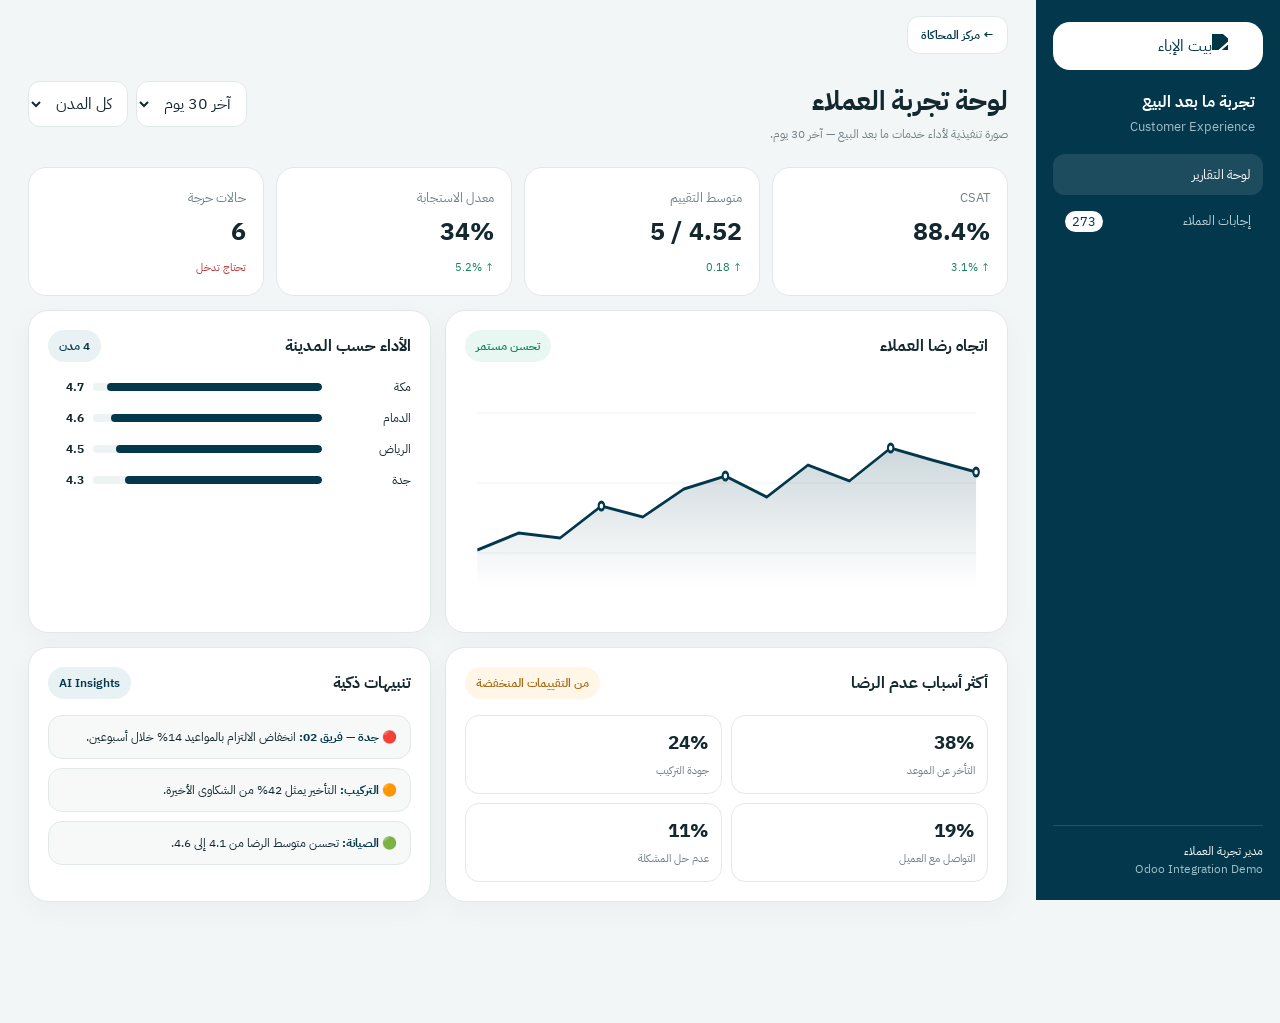
==== reports.html @ 9ae0c165 "Create standalone reports dashboard page" ====
<!doctype html>
<html lang="ar" dir="rtl">
<head>
  <meta charset="utf-8">
  <meta name="viewport" content="width=device-width, initial-scale=1, viewport-fit=cover">
  <meta name="theme-color" content="#03384c">
  <title>بيت الإباء | التقارير</title>

  <link rel="preconnect" href="https://fonts.googleapis.com">
  <link rel="preconnect" href="https://fonts.gstatic.com" crossorigin>
  <link href="https://fonts.googleapis.com/css2?family=IBM+Plex+Sans+Arabic:wght@400;500;600;700&display=swap" rel="stylesheet">
  <link rel="stylesheet" href="assets/css/style.css">
  <link rel="stylesheet" href="assets/css/navigation.css">
</head>
<body>
  <section class="admin">
    <aside class="sidebar">
      <div class="side-logo">
        <img class="logo" src="https://seeklogo.com/images/B/bayt-alebaa-logo-796478BBCD-seeklogo.com.png" alt="بيت الإباء">
      </div>

      <div class="product">
        <strong>تجربة ما بعد البيع</strong>
        <small>Customer Experience</small>
      </div>

      <div class="nav">
        <a class="on" href="reports.html">لوحة التقارير</a>
        <a href="responses.html">إجابات العملاء <span class="num">273</span></a>
      </div>

      <div class="side-user">
        مدير تجربة العملاء<br>
        <span style="color:#9fbfc9">Odoo Integration Demo</span>
      </div>
    </aside>

    <div class="page-tools">
      <a class="page-home" href="index.html">← مركز المحاكاة</a>
    </div>

    <main class="main">
      <div class="top">
        <div>
          <h1>لوحة تجربة العملاء</h1>
          <p>صورة تنفيذية لأداء خدمات ما بعد البيع — آخر 30 يوم.</p>
        </div>

        <div class="filters">
          <select>
            <option>آخر 30 يوم</option>
            <option>آخر 90 يوم</option>
          </select>
          <select>
            <option>كل المدن</option>
            <option>جدة</option>
            <option>الرياض</option>
          </select>
        </div>
      </div>

      <div class="kpis">
        <div class="kpi"><small>CSAT</small><strong>88.4%</strong><em>↑ 3.1%</em></div>
        <div class="kpi"><small>متوسط التقييم</small><strong>4.52 / 5</strong><em>↑ 0.18</em></div>
        <div class="kpi"><small>معدل الاستجابة</small><strong>34%</strong><em>↑ 5.2%</em></div>
        <div class="kpi"><small>حالات حرجة</small><strong>6</strong><em style="color:var(--bad)">تحتاج تدخل</em></div>
      </div>

      <div class="grid">
        <div class="panel">
          <div class="panel-head">
            <h2>اتجاه رضا العملاء</h2>
            <span class="pill good">تحسن مستمر</span>
          </div>

          <div class="linechart">
            <svg viewBox="0 0 760 235" preserveAspectRatio="none" aria-label="اتجاه رضا العملاء">
              <defs>
                <linearGradient id="g" x1="0" y1="0" x2="0" y2="1">
                  <stop offset="0" stop-color="#03384c" stop-opacity=".2"/>
                  <stop offset="1" stop-color="#03384c" stop-opacity="0"/>
                </linearGradient>
              </defs>
              <line class="gridline" x1="18" y1="35" x2="742" y2="35"/>
              <line class="gridline" x1="18" y1="105" x2="742" y2="105"/>
              <line class="gridline" x1="18" y1="175" x2="742" y2="175"/>
              <path class="area" d="M18 172 L78 155 L138 160 L198 128 L258 139 L318 111 L378 98 L438 119 L498 87 L558 103 L618 70 L678 82 L742 94 L742 210 L18 210 Z"/>
              <path class="line" d="M18 172 L78 155 L138 160 L198 128 L258 139 L318 111 L378 98 L438 119 L498 87 L558 103 L618 70 L678 82 L742 94"/>
              <circle class="dotc" cx="198" cy="128" r="4"/>
              <circle class="dotc" cx="378" cy="98" r="4"/>
              <circle class="dotc" cx="618" cy="70" r="4"/>
              <circle class="dotc" cx="742" cy="94" r="4"/>
            </svg>
          </div>
        </div>

        <div class="panel">
          <div class="panel-head">
            <h2>الأداء حسب المدينة</h2>
            <span class="pill">4 مدن</span>
          </div>

          <div class="bars">
            <div class="barrow"><span>مكة</span><div class="track"><div class="fill" style="width:94%"></div></div><b>4.7</b></div>
            <div class="barrow"><span>الدمام</span><div class="track"><div class="fill" style="width:92%"></div></div><b>4.6</b></div>
            <div class="barrow"><span>الرياض</span><div class="track"><div class="fill" style="width:90%"></div></div><b>4.5</b></div>
            <div class="barrow"><span>جدة</span><div class="track"><div class="fill" style="width:86%"></div></div><b>4.3</b></div>
          </div>
        </div>
      </div>

      <div class="grid">
        <div class="panel">
          <div class="panel-head">
            <h2>أكثر أسباب عدم الرضا</h2>
            <span class="pill warn">من التقييمات المنخفضة</span>
          </div>

          <div class="reasons">
            <div class="reason-card"><strong>38%</strong><span>التأخر عن الموعد</span></div>
            <div class="reason-card"><strong>24%</strong><span>جودة التركيب</span></div>
            <div class="reason-card"><strong>19%</strong><span>التواصل مع العميل</span></div>
            <div class="reason-card"><strong>11%</strong><span>عدم حل المشكلة</span></div>
          </div>
        </div>

        <div class="panel">
          <div class="panel-head">
            <h2>تنبيهات ذكية</h2>
            <span class="pill">AI Insights</span>
          </div>

          <div class="insights">
            <div class="insight">🔴 <b>جدة — فريق 02:</b> انخفاض الالتزام بالمواعيد 14% خلال أسبوعين.</div>
            <div class="insight">🟠 <b>التركيب:</b> التأخير يمثل 42% من الشكاوى الأخيرة.</div>
            <div class="insight">🟢 <b>الصيانة:</b> تحسن متوسط الرضا من 4.1 إلى 4.6.</div>
          </div>
        </div>
      </div>
    </main>
  </section>
</body>
</html>
---- assets/css/style.css ----
:root {
  --b:#03384c;
  --b2:#0b5269;
  --soft:#e8f1f3;
  --bg:#f3f6f6;
  --ink:#14282f;
  --muted:#718187;
  --line:#e1e8ea;
  --good:#16815f;
  --warn:#a66b16;
  --bad:#b83c3c;
  --gold:#f5b72e;
  --shadow:0 20px 55px rgba(3,56,76,.1);
}

*{box-sizing:border-box}
body{margin:0;background:var(--bg);color:var(--ink);font-family:"IBM Plex Sans Arabic",Tahoma,sans-serif;-webkit-font-smoothing:antialiased}
button,input,select,textarea{font:inherit}
button{cursor:pointer}
.hidden{display:none!important}
.logo{width:150px;display:block;filter:brightness(0) saturate(100%) invert(17%) sepia(38%) saturate(1499%) hue-rotate(151deg) brightness(92%) contrast(101%)}

/* Shared UI */
.pill{display:inline-flex;align-items:center;gap:7px;padding:7px 11px;border-radius:999px;background:var(--soft);color:var(--b);font-size:12px;font-weight:600}
.pill.good{background:#e8f7f1;color:var(--good)}
.pill.warn{background:#fff6e8;color:var(--warn)}
.pill.bad{background:#fff0f0;color:var(--bad)}
.btn{border:0;border-radius:14px;padding:12px 18px;font-weight:600;transition:.2s}
.btn.primary{background:var(--b);color:#fff;box-shadow:0 8px 22px rgba(3,56,76,.18)}
.btn.secondary{background:#edf2f3;color:var(--ink)}
.btn:hover{transform:translateY(-1px)}

/* Demo switcher */
.switcher{position:fixed;z-index:100;left:50%;bottom:16px;transform:translateX(-50%);display:flex;gap:5px;background:rgba(16,36,44,.94);padding:6px;border-radius:16px;box-shadow:0 15px 40px rgba(0,0,0,.22);backdrop-filter:blur(12px)}
.switcher button{border:0;background:transparent;color:#d7e2e5;padding:9px 13px;border-radius:11px;font-size:12px;font-weight:600;white-space:nowrap}
.switcher button.active{background:#fff;color:var(--b)}

/* Survey */
.survey{min-height:100vh;padding:24px 14px 90px;background:radial-gradient(circle at 85% 0,rgba(3,56,76,.09),transparent 28%),linear-gradient(#fbfcfc,#f2f5f5)}
.survey-shell{max-width:760px;margin:auto}
.survey-top{display:flex;justify-content:space-between;align-items:center;margin:0 5px 22px}
.secure{font-size:12px;color:var(--muted)}
.card{background:#fff;border:1px solid rgba(3,56,76,.07);border-radius:28px;box-shadow:var(--shadow);overflow:hidden}
.hero{padding:29px 32px 26px;background:var(--b);color:#fff;position:relative;overflow:hidden}
.hero:after{content:"";position:absolute;width:250px;height:250px;border:48px solid rgba(255,255,255,.055);border-radius:50%;left:-100px;bottom:-150px}
.hero h1{margin:8px 0 5px;font-size:28px}
.hero p{margin:0;color:#c6dbe1;font-size:13px}
.meta{display:grid;grid-template-columns:repeat(3,1fr);gap:9px;margin-top:20px}
.meta div{background:rgba(255,255,255,.09);border:1px solid rgba(255,255,255,.1);padding:11px 13px;border-radius:14px}
.meta small{display:block;color:#b7d0d8;font-size:10px}
.meta strong{font-size:13px}
.progress-wrap{padding:19px 32px 0}
.progress-label{display:flex;justify-content:space-between;font-size:11px;color:var(--muted);margin-bottom:7px}
.progress{height:6px;background:#edf1f2;border-radius:9px;overflow:hidden}
.progress span{display:block;height:100%;width:33.3%;background:var(--b);border-radius:9px;transition:.3s}
.body{padding:26px 32px 32px}
.step{display:none}
.step.active{display:block;animation:in .3s ease}
@keyframes in{from{opacity:0;transform:translateY(6px)}to{opacity:1;transform:none}}
.kicker{font-size:12px;color:var(--b);font-weight:700}
.title{font-size:21px;margin:5px 0}
.help{font-size:12px;color:var(--muted);margin-bottom:18px}
.stars{direction:ltr;display:flex;justify-content:center;gap:5px;margin:25px 0 8px}
.star{border:0;background:transparent;padding:3px;width:58px;height:58px;color:#cbd5d8;border-radius:15px;display:grid;place-items:center;transition:.18s}
.star svg{width:44px;height:44px;fill:#fff;stroke:currentColor;stroke-width:1.7;transition:.18s}
.star:hover{transform:translateY(-2px) scale(1.05);background:#fff9e9;color:#dfa414}
.star.on{color:#dfa414}
.star.on svg{fill:var(--gold);filter:drop-shadow(0 5px 7px rgba(218,164,21,.22))}
.rating-copy{text-align:center;min-height:26px;color:var(--muted);font-size:13px;font-weight:600}
.q{padding:18px 0}
.q+.q{border-top:1px solid var(--line)}
.q h3{font-size:15px;margin:0 0 11px}
.scale{display:grid;grid-template-columns:repeat(5,1fr);gap:7px}
.scale button{border:1px solid var(--line);background:#fff;border-radius:13px;min-height:56px;font-size:11px;color:var(--ink)}
.scale button span{display:block;font-size:17px}
.scale button.on{background:var(--soft);border-color:#9ab9c4;color:var(--b)}
.reason{display:none;margin-top:15px;background:#fff7f7;border:1px solid #f3d2d2;border-radius:16px;padding:15px}
.reason.show{display:block}
.chips{display:flex;gap:7px;flex-wrap:wrap;margin-top:10px}
.chip{border:1px solid var(--line);background:#fff;border-radius:999px;padding:8px 11px;font-size:11px}
.chip.on{color:var(--bad);border-color:#e5a7a7;background:#fff0f0}
textarea{width:100%;min-height:125px;border:1px solid var(--line);border-radius:16px;padding:13px;outline:0;resize:vertical}
textarea:focus{border-color:#8eb0bb;box-shadow:0 0 0 4px rgba(3,56,76,.06)}
.counter{text-align:left;font-size:10px;color:var(--muted);margin-top:5px}
.actions{display:flex;justify-content:space-between;gap:9px;margin-top:23px}
.success{text-align:center;padding:55px 28px}
.success-icon{width:72px;height:72px;margin:0 auto 16px;border-radius:50%;display:grid;place-items:center;background:#e9f7f2;color:var(--good);font-size:34px}
.success h2{font-size:25px;margin:8px 0}
.success p{color:var(--muted);max-width:480px;margin:auto;line-height:1.9}

/* Admin shell */
.admin{min-height:100vh;padding-right:244px;padding-bottom:80px}
.sidebar{position:fixed;right:0;top:0;bottom:0;width:244px;background:var(--b);padding:22px 17px;color:#fff;display:flex;flex-direction:column;z-index:20}
.side-logo{background:#fff;border-radius:17px;padding:12px;margin-bottom:20px}
.side-logo .logo{width:140px;margin:auto}
.product{padding:0 8px 16px}
.product strong{display:block}
.product small{color:#9fbfc9}
.nav{display:flex;flex-direction:column;gap:5px}
.nav button{border:0;background:transparent;color:#bad0d7;padding:11px 12px;border-radius:12px;text-align:right}
.nav button.on,.nav button:hover{background:rgba(255,255,255,.1);color:#fff}
.nav .num{float:left;background:#fff;color:var(--b);border-radius:99px;padding:1px 7px}
.side-user{margin-top:auto;border-top:1px solid rgba(255,255,255,.13);padding-top:16px;font-size:12px}
.main{max-width:1450px;margin:auto;padding:27px 28px}
.top{display:flex;justify-content:space-between;align-items:flex-start;gap:15px;margin-bottom:20px}
.top h1{font-size:27px;margin:0}
.top p{margin:4px 0;color:var(--muted);font-size:12px}
.filters{display:flex;gap:8px;flex-wrap:wrap}
.filters input,.filters select{border:1px solid var(--line);background:#fff;border-radius:12px;padding:9px 11px;color:var(--ink);outline:0}
.kpis{display:grid;grid-template-columns:repeat(4,1fr);gap:12px;margin-bottom:14px}
.kpi{background:#fff;border:1px solid var(--line);border-radius:18px;padding:17px}
.kpi small{color:var(--muted)}
.kpi strong{display:block;font-size:25px;margin:4px 0}
.kpi em{font-style:normal;color:var(--good);font-size:11px}
.grid{display:grid;grid-template-columns:1.4fr 1fr;gap:14px;margin-bottom:14px}
.panel{background:#fff;border:1px solid var(--line);border-radius:20px;padding:19px;box-shadow:0 8px 28px rgba(3,56,76,.04)}
.panel h2{font-size:16px;margin:0}
.panel-head{display:flex;justify-content:space-between;align-items:center;margin-bottom:16px}
.bars{display:flex;flex-direction:column;gap:13px}
.barrow{display:grid;grid-template-columns:80px 1fr 36px;gap:9px;align-items:center;font-size:12px}
.track{height:8px;background:#edf2f3;border-radius:9px;overflow:hidden}
.fill{height:100%;background:var(--b);border-radius:9px}
.linechart{height:235px}
.linechart svg{width:100%;height:100%}
.gridline{stroke:#edf1f2;stroke-width:1}
.line{fill:none;stroke:var(--b);stroke-width:3}
.area{fill:url(#g)}
.dotc{fill:#fff;stroke:var(--b);stroke-width:3}
.reasons{display:grid;grid-template-columns:repeat(2,1fr);gap:9px}
.reason-card{border:1px solid var(--line);border-radius:14px;padding:12px}
.reason-card strong{display:block;font-size:19px}
.reason-card span{font-size:11px;color:var(--muted)}
.insights{display:flex;flex-direction:column;gap:9px}
.insight{padding:12px 13px;border-radius:14px;background:#f7f9f9;border:1px solid var(--line);font-size:12px}
.insight b{color:var(--b)}

/* Responses */
.response-layout{display:grid;grid-template-columns:minmax(0,1.7fr) minmax(270px,.7fr);gap:14px}
.table-wrap{overflow:auto}
.table{width:100%;border-collapse:collapse;min-width:760px}
.table th{text-align:right;color:var(--muted);font-size:10px;font-weight:500;padding:10px;border-bottom:1px solid var(--line)}
.table td{padding:12px 10px;border-bottom:1px solid #edf1f2;font-size:12px}
.customer{display:flex;align-items:center;gap:9px}
.avatar{width:36px;height:36px;border-radius:11px;background:var(--soft);color:var(--b);display:grid;place-items:center;font-weight:700}
.customer small{display:block;color:var(--muted)}
.mini-stars{direction:ltr;display:inline-flex;gap:1px;color:#e5ab25}
.rowbtn{border:0;background:var(--soft);color:var(--b);border-radius:9px;padding:6px 9px}
.detail{min-height:480px}
.detail-user{display:flex;align-items:center;gap:10px}
.score{margin-right:auto;text-align:center}
.score strong{display:block;font-size:24px}
.detail-grid{display:grid;grid-template-columns:1fr 1fr;gap:8px;margin:16px 0}
.dm{background:#f7f9f9;border-radius:12px;padding:10px}
.dm small{display:block;color:var(--muted);font-size:9px}
.scoreline{display:grid;grid-template-columns:80px 1fr 30px;gap:7px;align-items:center;font-size:11px;margin:10px 0}
.comment{background:#f7f9f9;border-radius:13px;padding:12px;margin-top:14px}
.comment small{color:var(--muted)}
.mobile-list{display:none}

/* Responsive */
@media(max-width:900px){
  .admin{padding-right:0}
  .sidebar{position:static;width:auto;height:auto;padding:12px 14px;display:flex;flex-direction:row;align-items:center}
  .side-logo{margin:0;padding:8px 10px}
  .side-logo .logo{width:100px}
  .product,.side-user{display:none}
  .nav{margin-right:auto;flex-direction:row}
  .nav button{font-size:0}
  .nav button:after{font-size:12px}
  .nav button:nth-child(1):after{content:"التقارير"}
  .nav button:nth-child(2):after{content:"الإجابات"}
  .main{padding:18px 14px}
  .kpis{grid-template-columns:1fr 1fr}
  .grid,.response-layout{grid-template-columns:1fr}
  .detail{display:none}
  .top{flex-direction:column}
  .filters{width:100%}
  .filters input,.filters select{flex:1;min-width:120px}
  .table-wrap{display:none}
  .mobile-list{display:flex;flex-direction:column;gap:9px}
  .mobile-card{background:#fff;border:1px solid var(--line);border-radius:16px;padding:13px}
  .mobile-card .toprow{display:flex;justify-content:space-between;align-items:center}
  .mobile-card p{font-size:11px;color:var(--muted);margin:10px 0 0}
  .switcher{bottom:10px}
  .switcher button{padding:8px 10px}
  .survey{padding-top:14px}
  .survey-top{margin-bottom:14px}
  .logo{width:120px}
  .card{border-radius:23px}
  .hero{padding:24px 20px}
  .hero h1{font-size:23px}
  .meta{grid-template-columns:1fr 1fr}
  .meta div:last-child{grid-column:1/-1}
  .progress-wrap{padding:16px 20px 0}
  .body{padding:21px 20px 25px}
  .stars{gap:1px}
  .star{width:50px;height:52px}
  .star svg{width:38px;height:38px}
  .scale{gap:4px}
  .scale button{font-size:9px;min-height:55px}
  .reasons{grid-template-columns:1fr 1fr}
}

@media(max-width:520px){
  .secure{display:none}
  .kpis{gap:8px}
  .kpi{padding:14px}
  .kpi strong{font-size:21px}
  .nav{gap:2px}
  .nav button{padding:9px}
  .main{padding:14px 10px}
  .switcher{width:calc(100% - 20px);justify-content:center}
  .switcher button{flex:1;padding:8px 4px}
  .barrow{grid-template-columns:65px 1fr 32px}
  .linechart{height:210px}
}
---- assets/css/navigation.css ----
.page-tools{
  max-width:1450px;
  margin:0 auto;
  padding:16px 28px 0;
  display:flex;
  justify-content:flex-start;
}

.page-home{
  display:inline-flex;
  align-items:center;
  gap:7px;
  padding:9px 13px;
  border:1px solid var(--line);
  border-radius:12px;
  background:#fff;
  color:var(--b);
  text-decoration:none;
  font-size:12px;
  font-weight:600;
  transition:.2s;
}

.page-home:hover{
  transform:translateY(-1px);
  border-color:#9ab9c4;
}

.survey .page-tools{
  max-width:760px;
  padding:0 5px 12px;
}

.admin .page-tools{
  padding-right:28px;
}

.nav a{
  display:block;
  color:#bad0d7;
  padding:11px 12px;
  border-radius:12px;
  text-align:right;
  text-decoration:none;
  font-size:13px;
}

.nav a.on,
.nav a:hover{
  background:rgba(255,255,255,.1);
  color:#fff;
}

.nav a .num{
  float:left;
  background:#fff;
  color:var(--b);
  border-radius:99px;
  padding:1px 7px;
}

@media(max-width:900px){
  .page-tools,
  .admin .page-tools{
    padding:12px 14px 0;
  }

  .survey .page-tools{
    padding:0 0 10px;
  }

  .nav a{
    padding:9px;
    font-size:12px;
  }
}
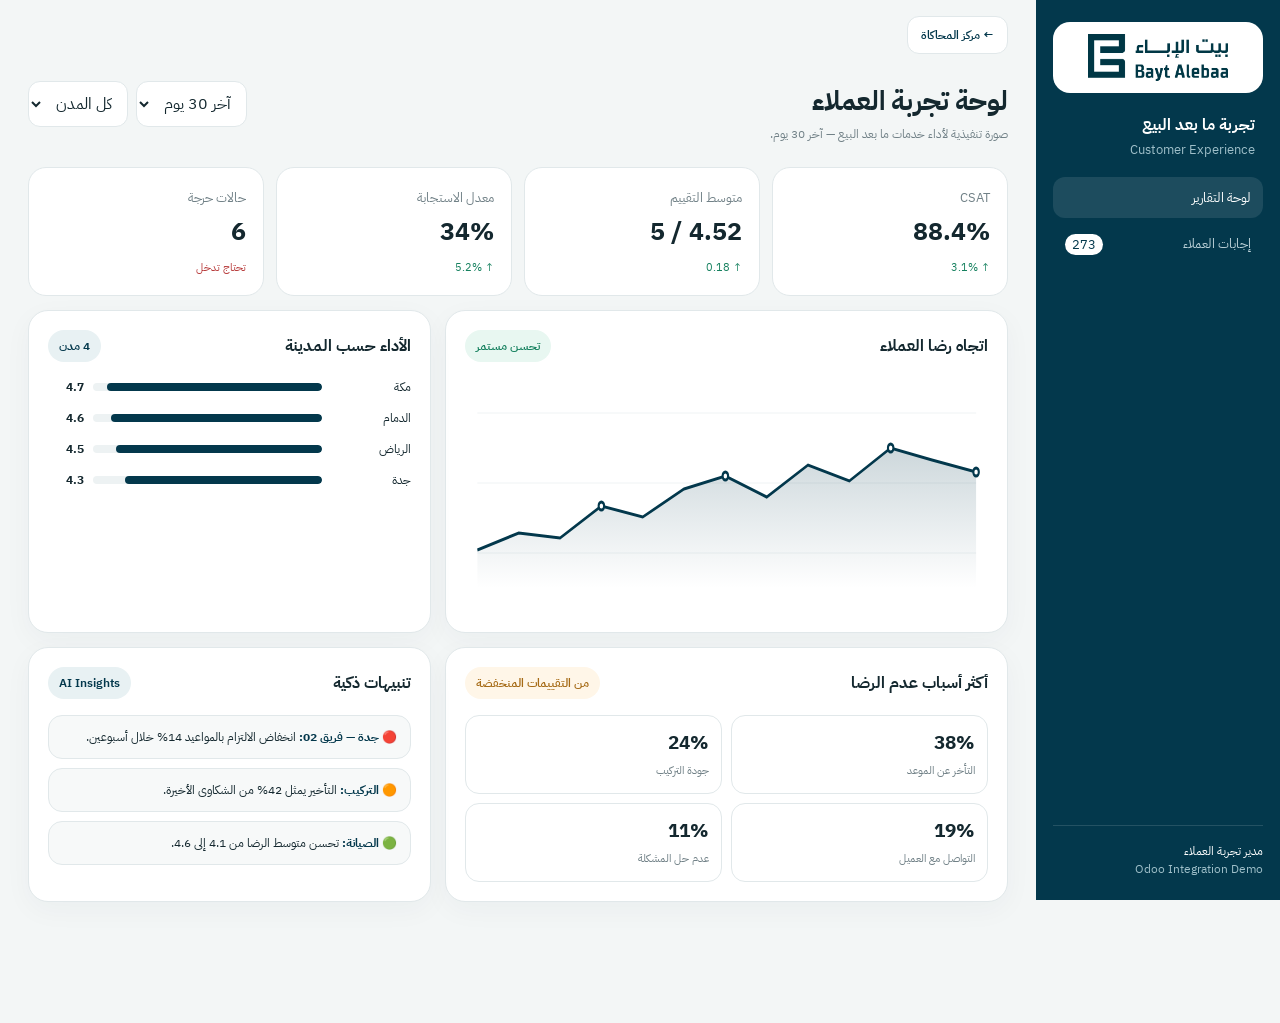
==== commit 51b79ae0: "Use repository logo asset on reports page" ====
--- a/reports.html
+++ b/reports.html
@@ -16,7 +16,7 @@
   <section class="admin">
     <aside class="sidebar">
       <div class="side-logo">
-        <img class="logo" src="https://seeklogo.com/images/B/bayt-alebaa-logo-796478BBCD-seeklogo.com.png" alt="بيت الإباء">
+        <img class="logo" src="logo.png" alt="بيت الإباء">
       </div>
 
       <div class="product">
@@ -140,4 +140,4 @@
     </main>
   </section>
 </body>
-</html>
+</html>
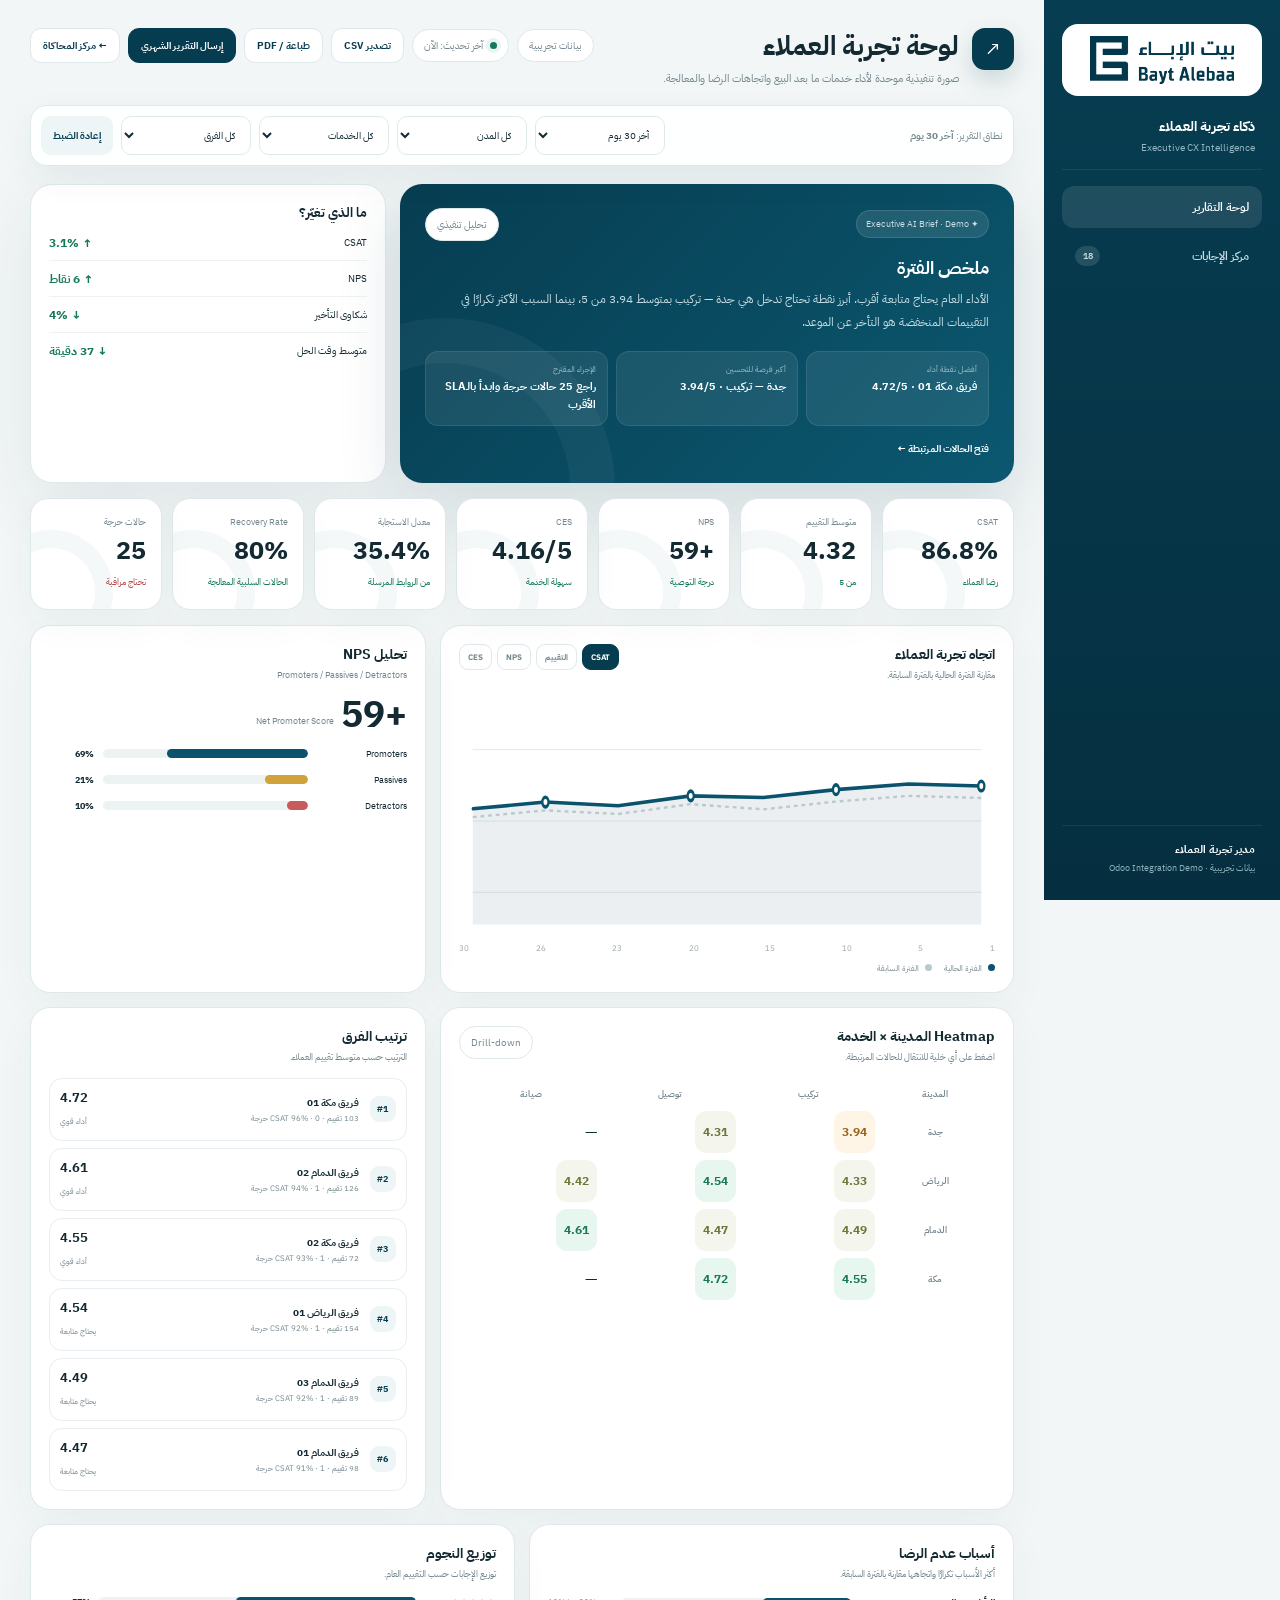
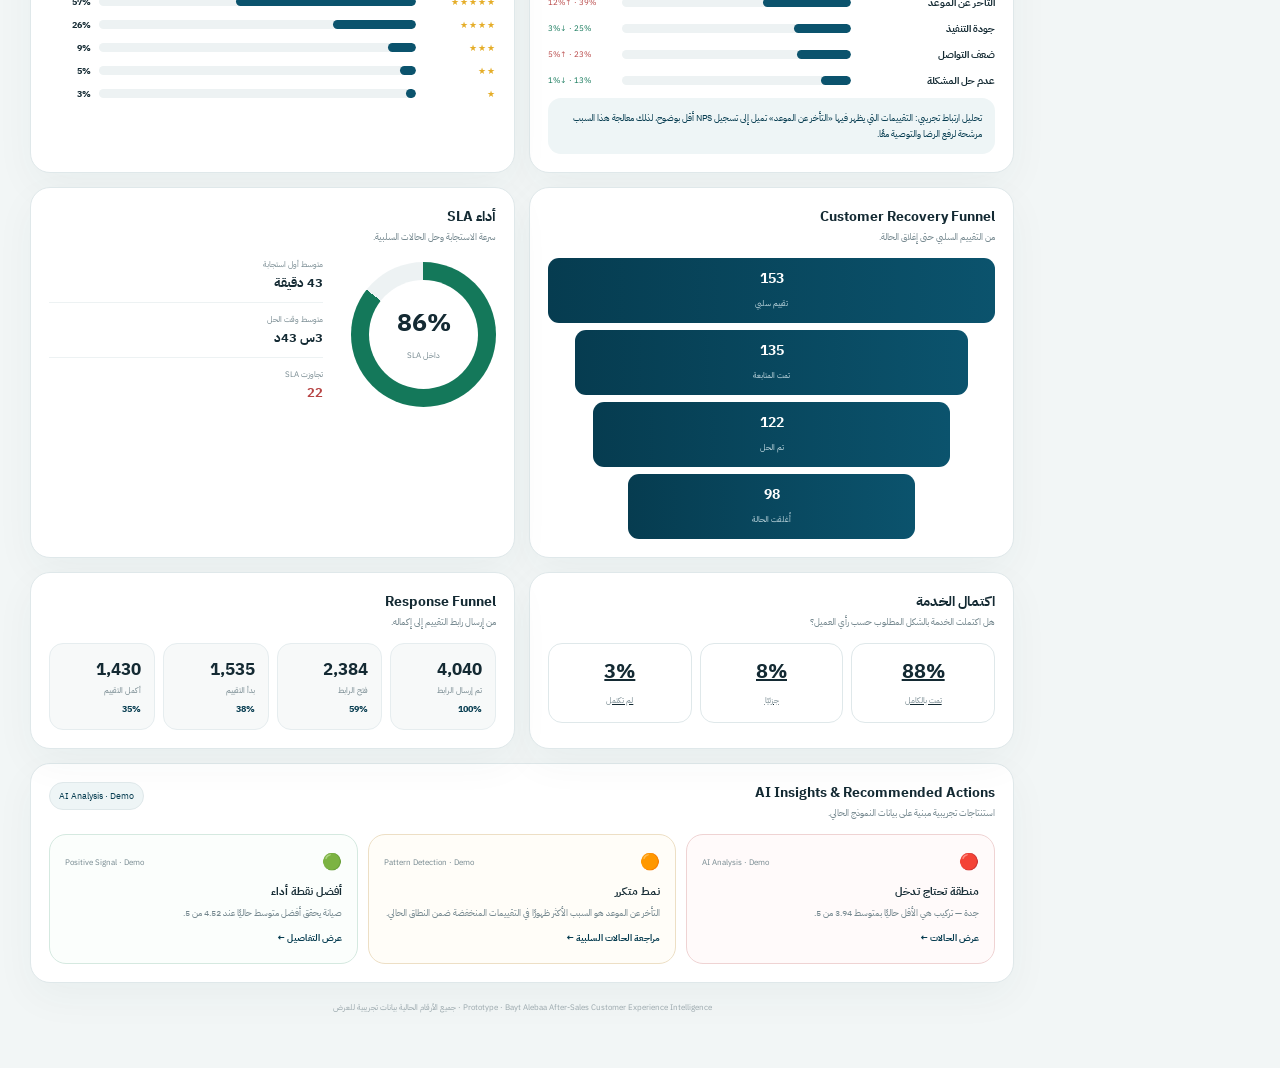
==== commit 765c2a2c: "Transform reports into executive CX intelligence dashboard" ====
--- a/reports.html
+++ b/reports.html
@@ -3,141 +3,165 @@
 <head>
   <meta charset="utf-8">
   <meta name="viewport" content="width=device-width, initial-scale=1, viewport-fit=cover">
-  <meta name="theme-color" content="#03384c">
-  <title>بيت الإباء | التقارير</title>
-
+  <meta name="theme-color" content="#063c50">
+  <meta name="description" content="لوحة ذكاء تجربة العملاء لخدمات ما بعد البيع في بيت الإباء">
+  <title>بيت الإباء | لوحة تجربة العملاء</title>
   <link rel="preconnect" href="https://fonts.googleapis.com">
   <link rel="preconnect" href="https://fonts.gstatic.com" crossorigin>
   <link href="https://fonts.googleapis.com/css2?family=IBM+Plex+Sans+Arabic:wght@400;500;600;700&display=swap" rel="stylesheet">
-  <link rel="stylesheet" href="assets/css/style.css">
-  <link rel="stylesheet" href="assets/css/navigation.css">
+  <link rel="stylesheet" href="assets/css/reports.css?v=20260824-1535">
 </head>
 <body>
-  <section class="admin">
+  <div class="report-app">
     <aside class="sidebar">
-      <div class="side-logo">
-        <img class="logo" src="logo.png" alt="بيت الإباء">
-      </div>
-
-      <div class="product">
-        <strong>تجربة ما بعد البيع</strong>
-        <small>Customer Experience</small>
-      </div>
-
-      <div class="nav">
-        <a class="on" href="reports.html">لوحة التقارير</a>
-        <a href="responses.html">إجابات العملاء <span class="num">273</span></a>
-      </div>
-
-      <div class="side-user">
-        مدير تجربة العملاء<br>
-        <span style="color:#9fbfc9">Odoo Integration Demo</span>
-      </div>
+      <div class="side-logo"><img src="logo.png" alt="بيت الإباء"></div>
+      <div class="product"><strong>ذكاء تجربة العملاء</strong><small>Executive CX Intelligence</small></div>
+      <nav class="nav">
+        <a class="on" href="reports.html"><span>لوحة التقارير</span></a>
+        <a href="responses.html"><span>مركز الإجابات</span><span class="num">18</span></a>
+      </nav>
+      <div class="side-foot"><b>مدير تجربة العملاء</b>بيانات تجريبية · Odoo Integration Demo</div>
     </aside>
 
-    <div class="page-tools">
-      <a class="page-home" href="index.html">← مركز المحاكاة</a>
-    </div>
+    <main class="workspace">
+      <div class="shell">
+        <header class="topbar">
+          <div class="title-wrap">
+            <div class="title-icon">↗</div>
+            <div><h1>لوحة تجربة العملاء</h1><p>صورة تنفيذية موحدة لأداء خدمات ما بعد البيع واتجاهات الرضا والمعالجة.</p></div>
+          </div>
+          <div class="top-actions">
+            <span class="demo-pill">بيانات تجريبية</span>
+            <span class="live-pill"><span class="live-dot"></span> آخر تحديث: الآن</span>
+            <button class="action-btn" id="exportCsv" type="button">تصدير CSV</button>
+            <button class="action-btn" id="printReport" type="button">طباعة / PDF</button>
+            <button class="action-btn primary" id="monthlyReport" type="button">إرسال التقرير الشهري</button>
+            <a class="home-link" href="index.html">← مركز المحاكاة</a>
+          </div>
+        </header>
 
-    <main class="main">
-      <div class="top">
-        <div>
-          <h1>لوحة تجربة العملاء</h1>
-          <p>صورة تنفيذية لأداء خدمات ما بعد البيع — آخر 30 يوم.</p>
-        </div>
+        <section class="filterbar">
+          <span class="filter-label">نطاق التقرير: <b id="filterLabel">آخر 30 يوم</b></span>
+          <select id="period"><option value="30">آخر 30 يوم</option><option value="90">آخر 90 يوم</option><option value="7">آخر 7 أيام</option></select>
+          <select id="cityFilter"><option value="">كل المدن</option><option>جدة</option><option>الرياض</option><option>الدمام</option><option>مكة</option></select>
+          <select id="serviceFilter"><option value="">كل الخدمات</option><option>تركيب</option><option>توصيل</option><option>صيانة</option></select>
+          <select id="teamFilter"><option value="">كل الفرق</option></select>
+          <button class="reset-btn" id="resetFilters" type="button">إعادة الضبط</button>
+        </section>
 
-        <div class="filters">
-          <select>
-            <option>آخر 30 يوم</option>
-            <option>آخر 90 يوم</option>
-          </select>
-          <select>
-            <option>كل المدن</option>
-            <option>جدة</option>
-            <option>الرياض</option>
-          </select>
-        </div>
-      </div>
+        <section class="executive">
+          <div class="brief">
+            <div class="brief-top"><span class="ai-badge">✦ Executive AI Brief · Demo</span><span class="live-pill">تحليل تنفيذي</span></div>
+            <h2>ملخص الفترة</h2>
+            <p id="briefText">جاري بناء الملخص التنفيذي...</p>
+            <div class="brief-cards">
+              <div class="brief-mini"><small>أفضل نقطة أداء</small><b id="briefBest">—</b></div>
+              <div class="brief-mini"><small>أكبر فرصة للتحسين</small><b id="briefProblem">—</b></div>
+              <div class="brief-mini"><small>الإجراء المقترح</small><b id="briefAction">—</b></div>
+            </div>
+            <a class="brief-action" id="briefLink" href="responses.html">فتح الحالات المرتبطة ←</a>
+          </div>
+          <div class="changes">
+            <h3>ما الذي تغيّر؟</h3>
+            <div class="change-list">
+              <div class="change"><span>CSAT</span><b class="up" id="changeCsat">↑ 3.1%</b></div>
+              <div class="change"><span>NPS</span><b class="up" id="changeNps">↑ 7 نقاط</b></div>
+              <div class="change"><span>شكاوى التأخير</span><b class="down" id="changeDelay">↑ 12%</b></div>
+              <div class="change"><span>متوسط وقت الحل</span><b class="up" id="changeResolution">↓ 24 دقيقة</b></div>
+            </div>
+          </div>
+        </section>
 
-      <div class="kpis">
-        <div class="kpi"><small>CSAT</small><strong>88.4%</strong><em>↑ 3.1%</em></div>
-        <div class="kpi"><small>متوسط التقييم</small><strong>4.52 / 5</strong><em>↑ 0.18</em></div>
-        <div class="kpi"><small>معدل الاستجابة</small><strong>34%</strong><em>↑ 5.2%</em></div>
-        <div class="kpi"><small>حالات حرجة</small><strong>6</strong><em style="color:var(--bad)">تحتاج تدخل</em></div>
-      </div>
+        <section class="kpis">
+          <div class="kpi"><small>CSAT</small><strong id="kpiCsat">—</strong><em>رضا العملاء</em></div>
+          <div class="kpi"><small>متوسط التقييم</small><strong id="kpiRating">—</strong><em>من 5</em></div>
+          <div class="kpi"><small>NPS</small><strong id="kpiNps">—</strong><em>درجة التوصية</em></div>
+          <div class="kpi"><small>CES</small><strong id="kpiCes">—</strong><em>سهولة الخدمة</em></div>
+          <div class="kpi"><small>معدل الاستجابة</small><strong id="kpiResponse">—</strong><em>من الروابط المرسلة</em></div>
+          <div class="kpi"><small>Recovery Rate</small><strong id="kpiRecovery">—</strong><em>الحالات السلبية المعالجة</em></div>
+          <div class="kpi"><small>حالات حرجة</small><strong id="kpiCritical">—</strong><em class="bad">تحتاج مراقبة</em></div>
+        </section>
 
-      <div class="grid">
-        <div class="panel">
-          <div class="panel-head">
-            <h2>اتجاه رضا العملاء</h2>
-            <span class="pill good">تحسن مستمر</span>
+        <section class="grid">
+          <div class="panel">
+            <div class="panel-head">
+              <div><h2>اتجاه تجربة العملاء</h2><p>مقارنة الفترة الحالية بالفترة السابقة.</p></div>
+              <div class="panel-tools">
+                <button class="metric-btn on" data-metric="csat" type="button">CSAT</button>
+                <button class="metric-btn" data-metric="rating" type="button">التقييم</button>
+                <button class="metric-btn" data-metric="nps" type="button">NPS</button>
+                <button class="metric-btn" data-metric="ces" type="button">CES</button>
+              </div>
+            </div>
+            <div class="chart-wrap" id="trendChart"></div>
+            <div class="chart-labels" id="trendLabels"></div>
+            <div class="chart-legend"><span><i class="legend-dot"></i> الفترة الحالية</span><span><i class="legend-dot prev"></i> الفترة السابقة</span></div>
           </div>
+          <div class="panel">
+            <div class="panel-head"><div><h2>تحليل NPS</h2><p>Promoters / Passives / Detractors</p></div></div>
+            <div class="nps-score"><strong id="npsScore">—</strong><span>Net Promoter Score</span></div>
+            <div class="nps-bars" id="npsBars"></div>
+          </div>
+        </section>
 
-          <div class="linechart">
-            <svg viewBox="0 0 760 235" preserveAspectRatio="none" aria-label="اتجاه رضا العملاء">
-              <defs>
-                <linearGradient id="g" x1="0" y1="0" x2="0" y2="1">
-                  <stop offset="0" stop-color="#03384c" stop-opacity=".2"/>
-                  <stop offset="1" stop-color="#03384c" stop-opacity="0"/>
-                </linearGradient>
-              </defs>
-              <line class="gridline" x1="18" y1="35" x2="742" y2="35"/>
-              <line class="gridline" x1="18" y1="105" x2="742" y2="105"/>
-              <line class="gridline" x1="18" y1="175" x2="742" y2="175"/>
-              <path class="area" d="M18 172 L78 155 L138 160 L198 128 L258 139 L318 111 L378 98 L438 119 L498 87 L558 103 L618 70 L678 82 L742 94 L742 210 L18 210 Z"/>
-              <path class="line" d="M18 172 L78 155 L138 160 L198 128 L258 139 L318 111 L378 98 L438 119 L498 87 L558 103 L618 70 L678 82 L742 94"/>
-              <circle class="dotc" cx="198" cy="128" r="4"/>
-              <circle class="dotc" cx="378" cy="98" r="4"/>
-              <circle class="dotc" cx="618" cy="70" r="4"/>
-              <circle class="dotc" cx="742" cy="94" r="4"/>
-            </svg>
+        <section class="grid">
+          <div class="panel">
+            <div class="panel-head"><div><h2>Heatmap المدينة × الخدمة</h2><p>اضغط على أي خلية للانتقال للحالات المرتبطة.</p></div><span class="demo-pill">Drill-down</span></div>
+            <div class="heatmap" id="heatmap"></div>
           </div>
-        </div>
+          <div class="panel">
+            <div class="panel-head"><div><h2>ترتيب الفرق</h2><p>الترتيب حسب متوسط تقييم العملاء.</p></div></div>
+            <div class="rank-list" id="teamRanking"></div>
+          </div>
+        </section>
 
-        <div class="panel">
-          <div class="panel-head">
-            <h2>الأداء حسب المدينة</h2>
-            <span class="pill">4 مدن</span>
+        <section class="grid equal">
+          <div class="panel">
+            <div class="panel-head"><div><h2>أسباب عدم الرضا</h2><p>أكثر الأسباب تكرارًا واتجاهها مقارنة بالفترة السابقة.</p></div></div>
+            <div class="reason-list" id="reasonList"></div>
+            <div class="correlation" id="correlation"></div>
           </div>
+          <div class="panel">
+            <div class="panel-head"><div><h2>توزيع النجوم</h2><p>توزيع الإجابات حسب التقييم العام.</p></div></div>
+            <div class="stars-dist" id="starDistribution"></div>
+          </div>
+        </section>
 
-          <div class="bars">
-            <div class="barrow"><span>مكة</span><div class="track"><div class="fill" style="width:94%"></div></div><b>4.7</b></div>
-            <div class="barrow"><span>الدمام</span><div class="track"><div class="fill" style="width:92%"></div></div><b>4.6</b></div>
-            <div class="barrow"><span>الرياض</span><div class="track"><div class="fill" style="width:90%"></div></div><b>4.5</b></div>
-            <div class="barrow"><span>جدة</span><div class="track"><div class="fill" style="width:86%"></div></div><b>4.3</b></div>
+        <section class="grid equal">
+          <div class="panel">
+            <div class="panel-head"><div><h2>Customer Recovery Funnel</h2><p>من التقييم السلبي حتى إغلاق الحالة.</p></div></div>
+            <div class="funnel" id="recoveryFunnel"></div>
           </div>
-        </div>
-      </div>
+          <div class="panel">
+            <div class="panel-head"><div><h2>أداء SLA</h2><p>سرعة الاستجابة وحل الحالات السلبية.</p></div></div>
+            <div class="sla-donut-wrap">
+              <div class="donut" id="slaDonut" style="--sla:92%"><div class="donut-content"><strong>—</strong><span>داخل SLA</span></div></div>
+              <div class="sla-stats" id="slaStats"></div>
+            </div>
+          </div>
+        </section>
 
-      <div class="grid">
-        <div class="panel">
-          <div class="panel-head">
-            <h2>أكثر أسباب عدم الرضا</h2>
-            <span class="pill warn">من التقييمات المنخفضة</span>
+        <section class="grid equal">
+          <div class="panel">
+            <div class="panel-head"><div><h2>اكتمال الخدمة</h2><p>هل اكتملت الخدمة بالشكل المطلوب حسب رأي العميل؟</p></div></div>
+            <div class="resolution-grid" id="resolutionGrid"></div>
           </div>
+          <div class="panel">
+            <div class="panel-head"><div><h2>Response Funnel</h2><p>من إرسال رابط التقييم إلى إكماله.</p></div></div>
+            <div class="response-funnel" id="responseFunnel"></div>
+          </div>
+        </section>
 
-          <div class="reasons">
-            <div class="reason-card"><strong>38%</strong><span>التأخر عن الموعد</span></div>
-            <div class="reason-card"><strong>24%</strong><span>جودة التركيب</span></div>
-            <div class="reason-card"><strong>19%</strong><span>التواصل مع العميل</span></div>
-            <div class="reason-card"><strong>11%</strong><span>عدم حل المشكلة</span></div>
-          </div>
-        </div>
+        <section class="panel">
+          <div class="panel-head"><div><h2>AI Insights & Recommended Actions</h2><p>استنتاجات تجريبية مبنية على بيانات النموذج الحالي.</p></div><span class="ai-badge" style="color:var(--brand);border-color:var(--line);background:var(--soft)">AI Analysis · Demo</span></div>
+          <div class="insight-grid" id="insightGrid"></div>
+        </section>
 
-        <div class="panel">
-          <div class="panel-head">
-            <h2>تنبيهات ذكية</h2>
-            <span class="pill">AI Insights</span>
-          </div>
-
-          <div class="insights">
-            <div class="insight">🔴 <b>جدة — فريق 02:</b> انخفاض الالتزام بالمواعيد 14% خلال أسبوعين.</div>
-            <div class="insight">🟠 <b>التركيب:</b> التأخير يمثل 42% من الشكاوى الأخيرة.</div>
-            <div class="insight">🟢 <b>الصيانة:</b> تحسن متوسط الرضا من 4.1 إلى 4.6.</div>
-          </div>
-        </div>
+        <div class="footer-note">Prototype · Bayt Alebaa After-Sales Customer Experience Intelligence · جميع الأرقام الحالية بيانات تجريبية للعرض</div>
       </div>
     </main>
-  </section>
+  </div>
+  <div class="toast" id="toast" role="status" aria-live="polite"></div>
+  <script src="assets/js/reports.js?v=20260824-1535" defer></script>
 </body>
 </html>
--- a/assets/css/reports.css
+++ b/assets/css/reports.css
@@ -0,0 +1,6 @@
+:root{
+  --brand:#063c50;--brand2:#0b536d;--brand3:#11708c;--ink:#142a33;--muted:#74878e;--line:#dfe8ea;
+  --bg:#f2f6f6;--surface:#fff;--soft:#eef5f6;--good:#14785a;--good-soft:#e9f7f1;--warn:#a06918;
+  --warn-soft:#fff7e9;--bad:#b74444;--bad-soft:#fff1f1;--gold:#e5ad28;--shadow:0 22px 70px rgba(4,48,65,.08)
+}
+*{box-sizing:border-box}html{scroll-behavior:smooth}body{margin:0;background:var(--bg);color:var(--ink);font-family:"IBM Plex Sans Arabic",Tahoma,sans-serif;-webkit-font-smoothing:antialiased}button,select,input{font:inherit}button{cursor:pointer}a{color:inherit}.report-app{min-height:100vh}.sidebar{position:fixed;z-index:30;right:0;top:0;bottom:0;width:236px;background:linear-gradient(180deg,#073d51,#052f40);color:#fff;padding:24px 18px;display:flex;flex-direction:column}.side-logo{background:#fff;border-radius:16px;padding:12px 14px;height:72px;display:flex;align-items:center;justify-content:center}.side-logo img{max-width:150px;max-height:48px;object-fit:contain}.product{padding:20px 7px 14px;border-bottom:1px solid rgba(255,255,255,.08)}.product strong{display:block;font-size:14px}.product small{display:block;color:#95b8c3;font-size:10px;margin-top:3px}.nav{display:grid;gap:6px;margin-top:16px}.nav a{text-decoration:none;padding:12px 13px;border-radius:12px;color:#c7dce2;font-size:12px;font-weight:600;display:flex;align-items:center;justify-content:space-between}.nav a:hover,.nav a.on{background:rgba(255,255,255,.1);color:#fff}.nav .num{min-width:25px;text-align:center;padding:3px 6px;border-radius:999px;background:rgba(255,255,255,.12);font-size:9px}.side-foot{margin-top:auto;padding:14px 7px 0;border-top:1px solid rgba(255,255,255,.08);color:#8fb2bd;font-size:9px;line-height:1.8}.side-foot b{display:block;color:#fff;font-size:11px}.workspace{padding-right:236px;min-height:100vh}.shell{max-width:1500px;margin:auto;padding:28px 30px 55px}.topbar{display:flex;justify-content:space-between;gap:20px;align-items:flex-start;margin-bottom:18px}.title-wrap{display:flex;gap:13px;align-items:flex-start}.title-icon{width:42px;height:42px;display:grid;place-items:center;border-radius:13px;background:var(--brand);color:#fff;font-size:20px;box-shadow:0 10px 25px rgba(6,60,80,.17)}h1{margin:0;font-size:27px;line-height:1.4}.title-wrap p{margin:4px 0 0;color:var(--muted);font-size:11px}.top-actions{display:flex;gap:8px;align-items:center;flex-wrap:wrap;justify-content:flex-end}.live-pill,.demo-pill{display:inline-flex;align-items:center;gap:7px;border:1px solid var(--line);background:#fff;border-radius:999px;padding:8px 11px;font-size:10px;color:var(--muted)}.live-dot{width:7px;height:7px;border-radius:50%;background:var(--good);box-shadow:0 0 0 4px rgba(20,120,90,.09)}.action-btn,.home-link{border:1px solid var(--line);background:#fff;color:var(--brand);border-radius:11px;padding:9px 12px;font-size:10px;font-weight:700;text-decoration:none}.action-btn.primary{background:var(--brand);color:#fff;border-color:var(--brand)}.action-btn:hover,.home-link:hover{transform:translateY(-1px)}.filterbar{position:sticky;top:10px;z-index:15;display:flex;gap:8px;align-items:center;flex-wrap:wrap;background:rgba(255,255,255,.92);border:1px solid var(--line);border-radius:17px;padding:10px;box-shadow:0 12px 35px rgba(6,60,80,.06);backdrop-filter:blur(14px);margin-bottom:18px}.filterbar select{height:39px;border:1px solid var(--line);border-radius:10px;background:#fff;padding:0 11px;color:var(--ink);font-size:10px;min-width:130px;outline:0}.filterbar select:focus{border-color:#9ab9c2}.filter-label{font-size:10px;color:var(--muted);margin-left:auto}.reset-btn{height:39px;border:0;background:var(--soft);color:var(--brand);padding:0 12px;border-radius:10px;font-size:10px;font-weight:700}.executive{display:grid;grid-template-columns:1.55fr .9fr;gap:14px;margin-bottom:15px}.brief{position:relative;overflow:hidden;background:linear-gradient(135deg,#073d51,#0b5870);color:#fff;border-radius:22px;padding:24px 25px;box-shadow:0 24px 65px rgba(6,60,80,.14)}.brief:after{content:"";position:absolute;width:250px;height:250px;border:45px solid rgba(255,255,255,.04);border-radius:50%;left:-125px;bottom:-175px}.brief-top{display:flex;align-items:center;justify-content:space-between;gap:12px}.ai-badge{display:inline-flex;align-items:center;gap:6px;background:rgba(255,255,255,.1);border:1px solid rgba(255,255,255,.12);border-radius:999px;padding:6px 9px;font-size:9px;color:#c9dfe5}.brief h2{font-size:18px;margin:13px 0 7px}.brief>p{max-width:870px;margin:0;color:#c7dde4;font-size:12px;line-height:1.9;position:relative;z-index:1}.brief-cards{display:grid;grid-template-columns:repeat(3,1fr);gap:8px;margin-top:18px;position:relative;z-index:1}.brief-mini{background:rgba(255,255,255,.08);border:1px solid rgba(255,255,255,.09);border-radius:13px;padding:11px}.brief-mini small{display:block;color:#9fc1cc;font-size:8px}.brief-mini b{display:block;margin-top:3px;font-size:11px;line-height:1.6}.brief-action{display:inline-flex;margin-top:15px;text-decoration:none;color:#fff;font-size:10px;font-weight:700;position:relative;z-index:1}.changes{background:#fff;border:1px solid var(--line);border-radius:22px;padding:18px;box-shadow:var(--shadow)}.changes h3{font-size:13px;margin:0 0 12px}.change-list{display:grid;gap:9px}.change{display:flex;justify-content:space-between;align-items:center;padding-bottom:8px;border-bottom:1px solid #edf2f3;font-size:10px}.change:last-child{border:0;padding-bottom:0}.change b{font-size:12px}.up{color:var(--good)}.down{color:var(--bad)}.kpis{display:grid;grid-template-columns:repeat(7,minmax(125px,1fr));gap:10px;margin-bottom:15px}.kpi{position:relative;overflow:hidden;background:#fff;border:1px solid var(--line);border-radius:18px;padding:16px 15px;min-height:112px;box-shadow:0 13px 38px rgba(6,60,80,.045)}.kpi:after{content:"";position:absolute;width:88px;height:88px;border:18px solid #f5f8f8;border-radius:50%;left:-42px;bottom:-45px}.kpi small{display:block;color:var(--muted);font-size:9px}.kpi strong{display:block;font-size:25px;margin:7px 0 2px;line-height:1.2;position:relative;z-index:1}.kpi em{font-style:normal;font-size:9px;color:var(--good);position:relative;z-index:1}.kpi em.bad{color:var(--bad)}.grid{display:grid;grid-template-columns:1.45fr 1fr;gap:14px;margin-bottom:14px}.grid.equal{grid-template-columns:1fr 1fr}.panel{background:#fff;border:1px solid var(--line);border-radius:20px;padding:18px;box-shadow:0 14px 42px rgba(6,60,80,.045);min-width:0}.panel-head{display:flex;justify-content:space-between;align-items:flex-start;gap:12px;margin-bottom:14px}.panel-head h2{font-size:14px;margin:0}.panel-head p{font-size:9px;color:var(--muted);margin:3px 0 0}.panel-tools{display:flex;gap:5px;flex-wrap:wrap}.metric-btn{border:1px solid var(--line);background:#fff;color:var(--muted);border-radius:9px;padding:6px 8px;font-size:8px;font-weight:700}.metric-btn.on{background:var(--brand);border-color:var(--brand);color:#fff}.chart-wrap{height:250px;position:relative}.chart-wrap svg{width:100%;height:100%;overflow:visible}.chart-grid{stroke:#e8eef0;stroke-width:1}.chart-area{fill:rgba(6,60,80,.08)}.chart-line{fill:none;stroke:var(--brand2);stroke-width:3;stroke-linecap:round;stroke-linejoin:round}.chart-prev{fill:none;stroke:#b9c9ce;stroke-width:2;stroke-dasharray:5 5}.chart-dot{fill:#fff;stroke:var(--brand2);stroke-width:3}.chart-labels{display:flex;justify-content:space-between;color:#98a8ad;font-size:8px;margin-top:-4px}.chart-legend{display:flex;gap:12px;font-size:8px;color:var(--muted);margin-top:8px}.legend-dot{width:7px;height:7px;border-radius:50%;display:inline-block;margin-left:4px;background:var(--brand2)}.legend-dot.prev{background:#b9c9ce}.nps-score{display:flex;align-items:flex-end;gap:7px;margin-bottom:14px}.nps-score strong{font-size:37px;line-height:1}.nps-score span{font-size:9px;color:var(--muted);margin-bottom:5px}.nps-bars{display:grid;gap:12px}.nps-row{display:grid;grid-template-columns:90px 1fr 45px;gap:9px;align-items:center;font-size:9px}.bar-track{height:9px;border-radius:999px;background:#edf2f3;overflow:hidden}.bar-fill{height:100%;border-radius:999px;background:var(--brand2)}.bar-fill.passive{background:#d1a13a}.bar-fill.detractor{background:#c75a5a}.heatmap{overflow:auto}.heat-table{width:100%;border-collapse:separate;border-spacing:5px;min-width:520px}.heat-table th{font-size:9px;color:var(--muted);font-weight:600;padding:4px}.heat-cell{border:0;border-radius:11px;padding:12px 8px;text-align:center;font-weight:700;font-size:12px;transition:.15s}.heat-cell:hover{transform:translateY(-1px);box-shadow:0 7px 18px rgba(6,60,80,.08)}.heat-good{background:#e8f6f0;color:#19775b}.heat-mid{background:#f4f6ed;color:#6f7539}.heat-warn{background:#fff5e6;color:#99641d}.heat-bad{background:#fff0f0;color:#ae4545}.rank-list{display:grid;gap:7px}.rank{display:grid;grid-template-columns:28px 1fr auto;gap:9px;align-items:center;border:1px solid #e8eef0;border-radius:13px;padding:9px 10px;text-decoration:none}.rank:hover{background:#fafcfc}.rank-no{width:26px;height:26px;border-radius:9px;display:grid;place-items:center;background:var(--soft);color:var(--brand);font-size:9px;font-weight:700}.rank b{display:block;font-size:10px}.rank small{display:block;font-size:8px;color:var(--muted);margin-top:2px}.rank-score{text-align:left}.rank-score strong{display:block;font-size:13px}.rank-score span{font-size:8px;color:var(--muted)}.reason-list{display:grid;gap:11px}.reason-row{display:grid;grid-template-columns:135px 1fr 65px;align-items:center;gap:9px;font-size:9px}.reason-row b{font-size:10px}.reason-trend{font-size:8px;text-align:left}.stars-dist{display:grid;gap:9px}.star-dist{display:grid;grid-template-columns:72px 1fr 42px;gap:8px;align-items:center;font-size:9px}.stars-label{color:var(--gold);letter-spacing:1px;white-space:nowrap}.funnel{display:grid;gap:7px;align-items:center}.funnel-step{margin:auto;padding:10px 12px;border-radius:11px;background:linear-gradient(90deg,var(--brand),var(--brand2));color:#fff;text-align:center;min-width:42%;max-width:100%;transition:.2s}.funnel-step b{display:block;font-size:14px}.funnel-step span{font-size:8px;color:#c8dee5}.sla-donut-wrap{display:grid;grid-template-columns:155px 1fr;gap:18px;align-items:center}.donut{width:145px;height:145px;border-radius:50%;display:grid;place-items:center;background:conic-gradient(var(--good) 0 var(--sla),#edf2f3 var(--sla) 100%);position:relative}.donut:after{content:"";position:absolute;inset:18px;background:#fff;border-radius:50%}.donut-content{position:relative;z-index:1;text-align:center}.donut-content strong{display:block;font-size:25px}.donut-content span{font-size:8px;color:var(--muted)}.sla-stats{display:grid;gap:10px}.sla-stat{border-bottom:1px solid #edf2f3;padding-bottom:8px}.sla-stat:last-child{border:0}.sla-stat small{display:block;color:var(--muted);font-size:8px}.sla-stat b{font-size:13px}.resolution-grid{display:grid;grid-template-columns:repeat(3,1fr);gap:8px}.resolution{border:1px solid var(--line);border-radius:14px;padding:12px;text-align:center}.resolution strong{display:block;font-size:20px}.resolution span{font-size:8px;color:var(--muted)}.response-funnel{display:grid;grid-template-columns:repeat(4,1fr);gap:8px}.rf-step{padding:13px;border-radius:14px;background:#f7f9f9;border:1px solid #e6edef}.rf-step strong{display:block;font-size:17px}.rf-step span{display:block;color:var(--muted);font-size:8px;margin-top:2px}.rf-step b{display:block;color:var(--brand);font-size:9px;margin-top:6px}.insight-grid{display:grid;grid-template-columns:repeat(3,1fr);gap:10px}.insight{border:1px solid var(--line);border-radius:17px;padding:15px;background:#fff}.insight.critical{border-color:#efd3d3;background:#fffafa}.insight.warn{border-color:#eddfc5;background:#fffdf8}.insight.good{border-color:#d5e9e0;background:#fbfefc}.insight-top{display:flex;justify-content:space-between;gap:8px;align-items:center}.insight-type{font-size:8px;color:var(--muted)}.insight h3{font-size:11px;margin:9px 0 5px}.insight p{font-size:9px;line-height:1.8;color:var(--muted);margin:0}.insight a{display:inline-flex;margin-top:10px;text-decoration:none;color:var(--brand);font-size:9px;font-weight:700}.correlation{margin-top:10px;padding:12px 13px;border-radius:13px;background:var(--soft);font-size:9px;color:var(--brand);line-height:1.8}.footer-note{text-align:center;color:#99a7ac;font-size:8px;margin-top:18px}.toast{position:fixed;z-index:80;left:50%;bottom:22px;transform:translate(-50%,15px);opacity:0;pointer-events:none;background:#102f3a;color:#fff;border-radius:11px;padding:10px 13px;font-size:9px;transition:.2s}.toast.show{opacity:1;transform:translate(-50%,0)}@media(max-width:1250px){.kpis{grid-template-columns:repeat(4,1fr)}.executive{grid-template-columns:1fr}.grid,.grid.equal{grid-template-columns:1fr}.insight-grid{grid-template-columns:1fr 1fr}}@media(max-width:900px){.sidebar{width:76px;padding:17px 9px}.side-logo{height:58px;padding:8px}.side-logo img{width:54px}.product,.side-foot{display:none}.nav a{padding:12px 6px;justify-content:center;text-align:center;font-size:0}.nav a:before{content:"▦";font-size:18px}.nav a:nth-child(2):before{content:"☷"}.nav .num{position:absolute;margin:-28px 0 0 -25px;font-size:7px;min-width:20px}.workspace{padding-right:76px}.shell{padding:20px 16px 45px}.topbar{flex-direction:column}.top-actions{justify-content:flex-start}.kpis{grid-template-columns:repeat(2,1fr)}.brief-cards{grid-template-columns:1fr}.insight-grid{grid-template-columns:1fr}.response-funnel{grid-template-columns:1fr 1fr}}@media(max-width:560px){.workspace{padding-right:0}.sidebar{position:static;width:100%;height:auto;flex-direction:row;align-items:center;padding:9px 12px}.side-logo{width:92px;height:45px}.nav{margin:0 0 0 auto;display:flex}.nav a{width:46px;height:42px}.shell{padding:15px 11px 40px}h1{font-size:22px}.title-icon{display:none}.filterbar{position:static}.filterbar select{flex:1;min-width:calc(50% - 5px)}.filter-label{width:100%;margin:0}.kpis{display:flex;overflow:auto;scroll-snap-type:x mandatory;padding-bottom:4px}.kpi{min-width:160px;scroll-snap-align:start}.panel{padding:14px}.chart-wrap{height:215px}.sla-donut-wrap{grid-template-columns:1fr;justify-items:center}.resolution-grid,.response-funnel{grid-template-columns:1fr}.reason-row{grid-template-columns:105px 1fr 50px}.executive{gap:10px}.brief{padding:19px}.top-actions .demo-pill{display:none}}@media(prefers-reduced-motion:reduce){*{scroll-behavior:auto!important;transition:none!important}}
